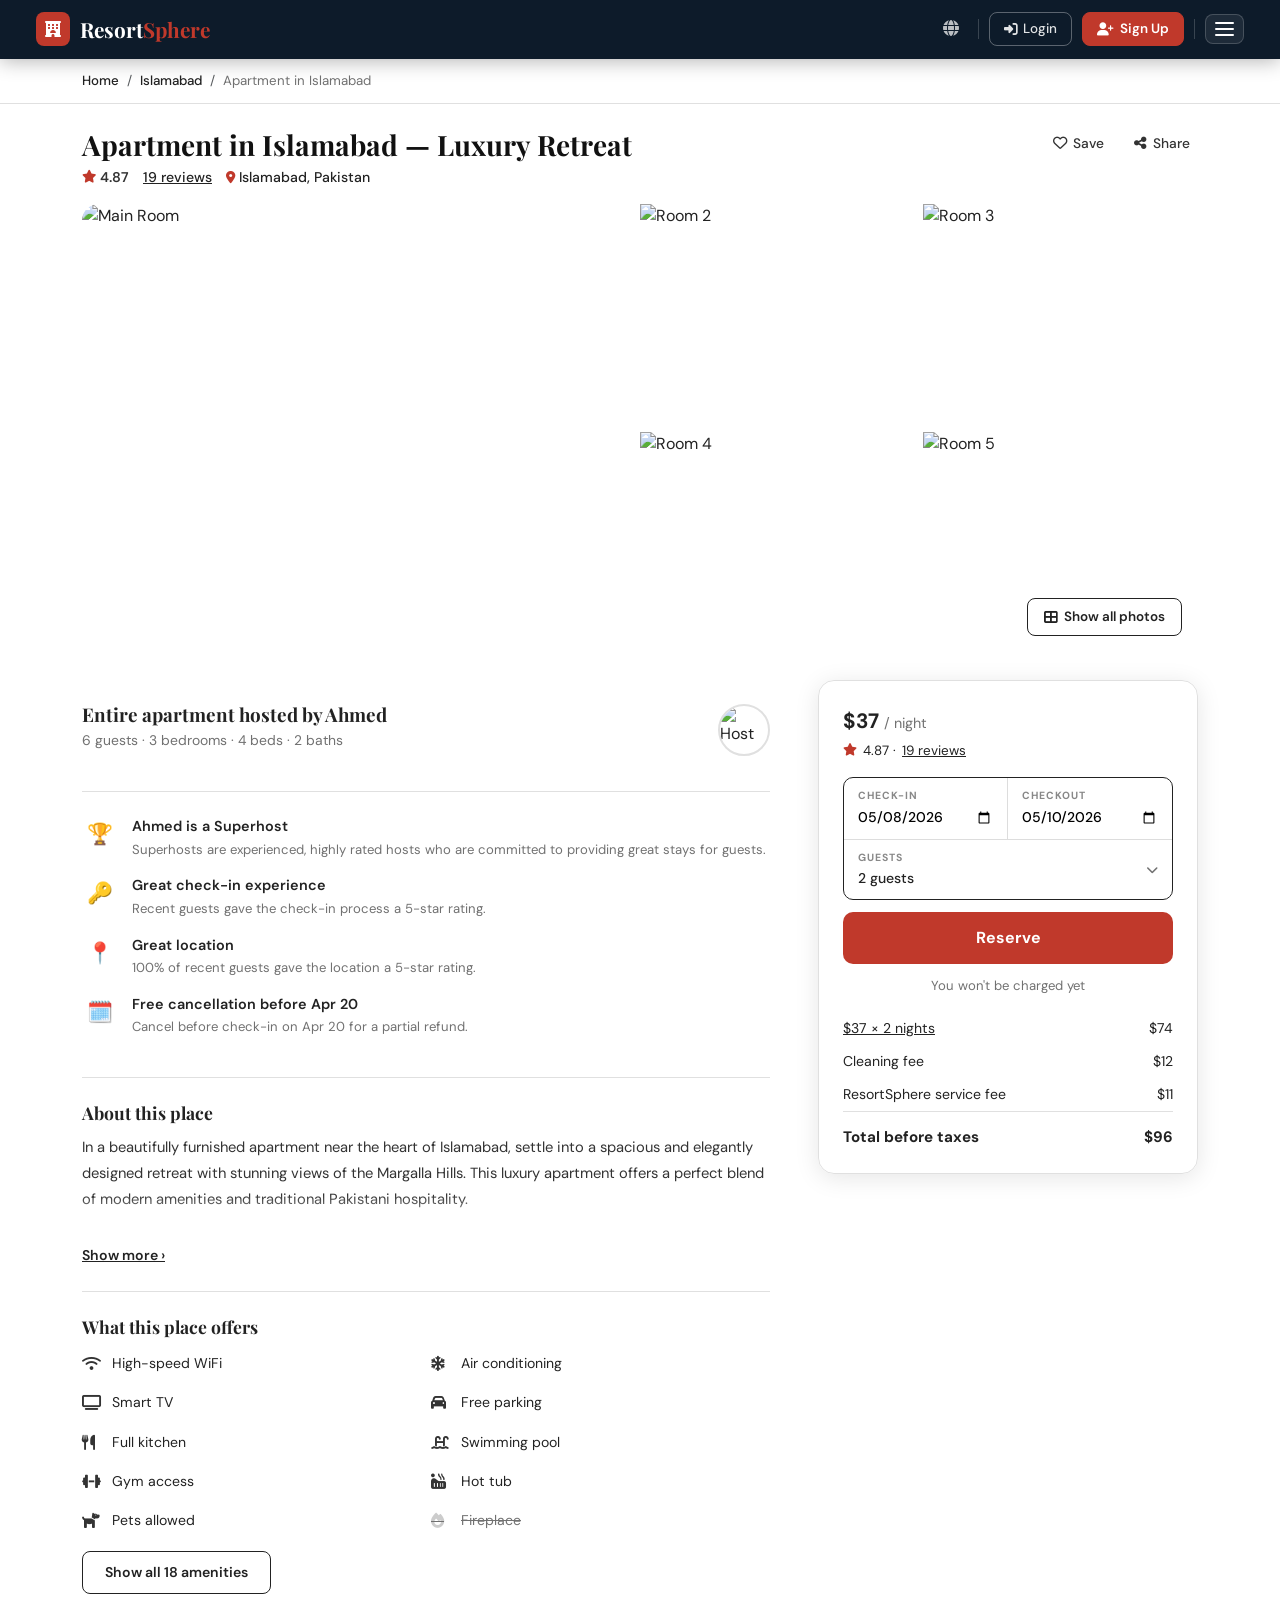
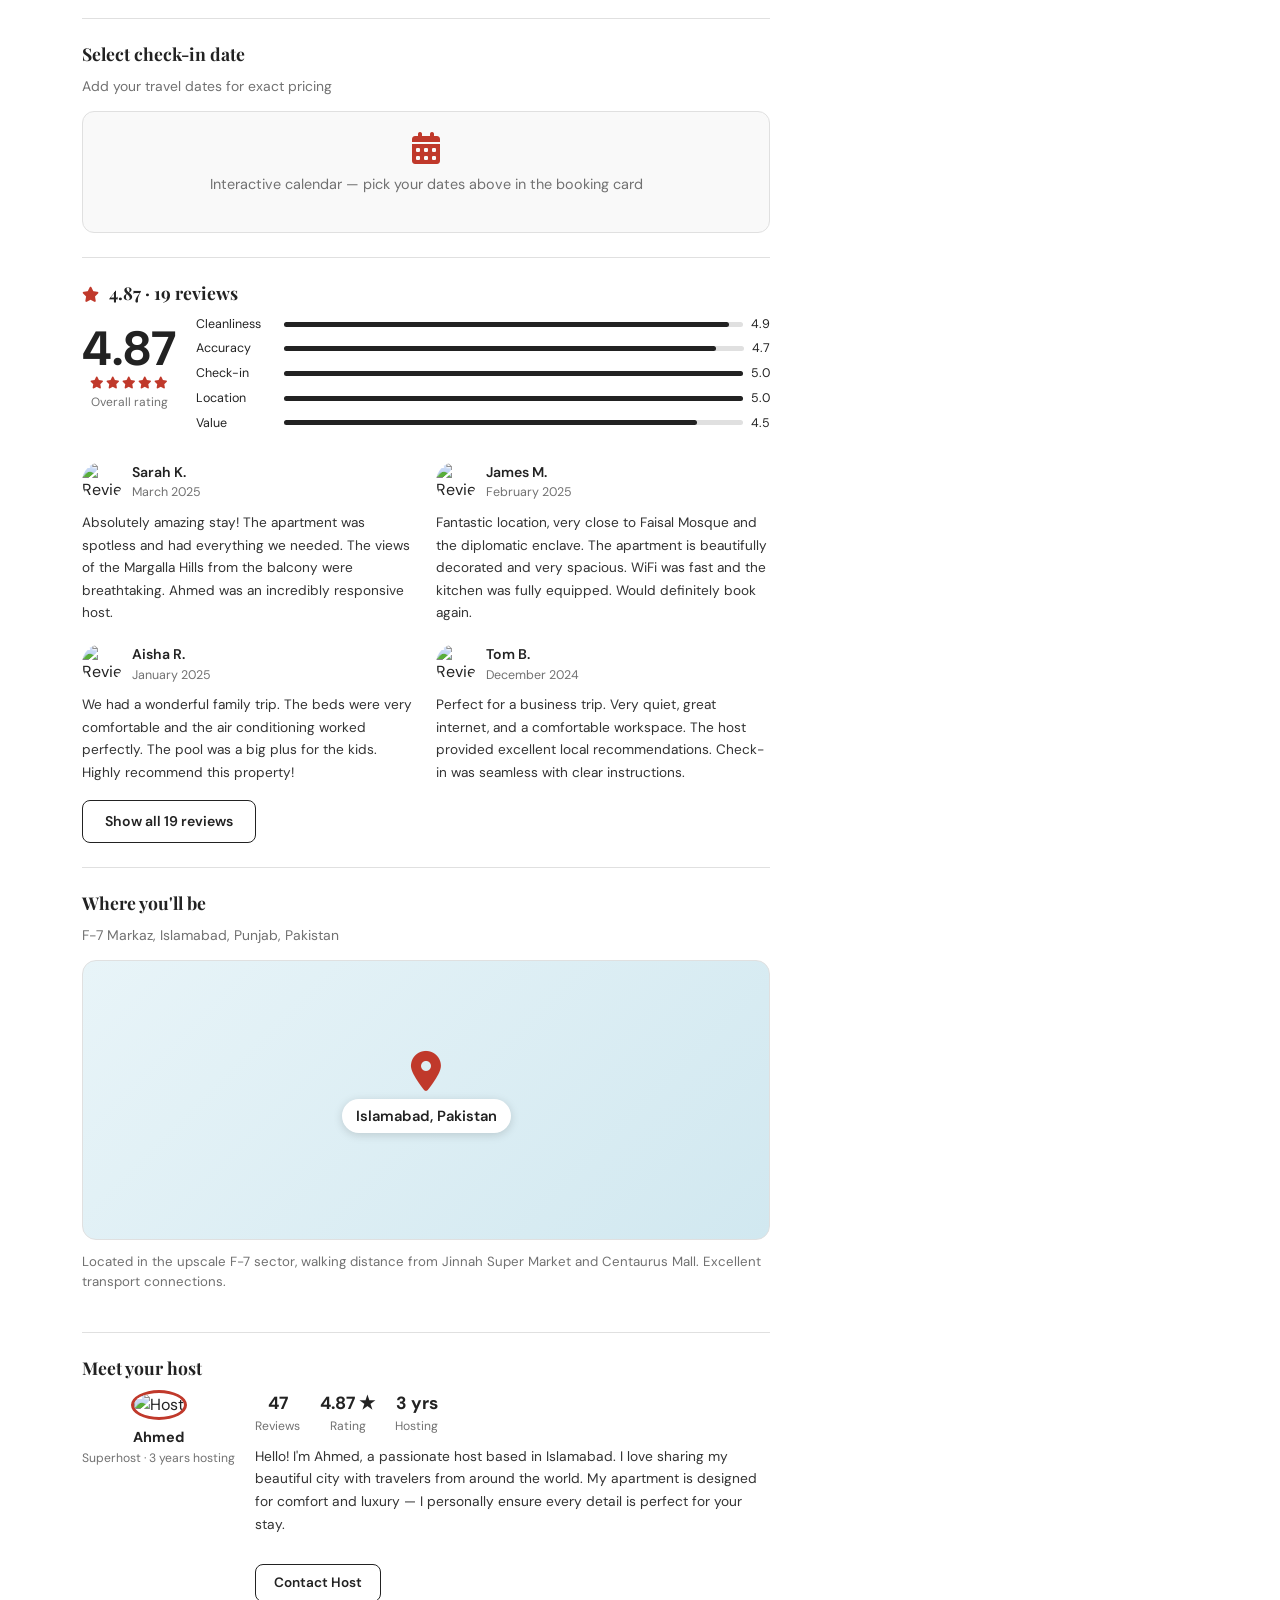
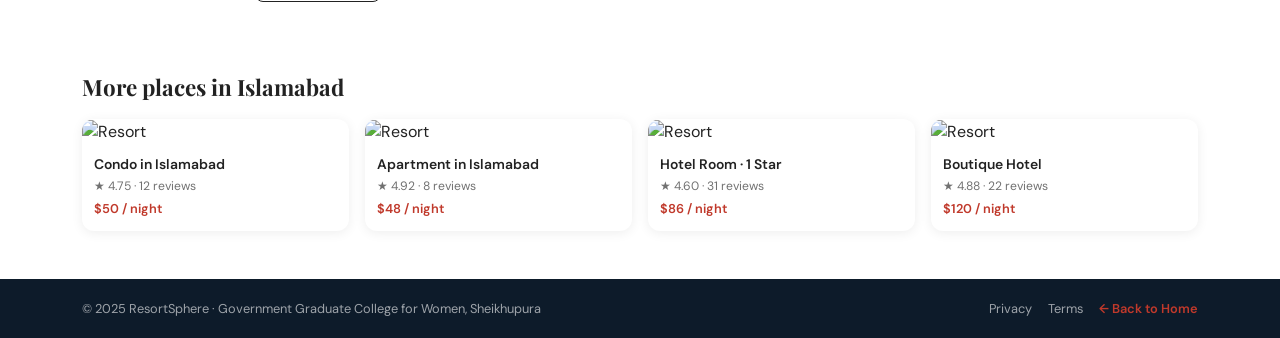
==== page2.html @ da4f6120 "client index page" ====
<!DOCTYPE html>
<html lang="en">
<head>
  <meta charset="UTF-8"/>
  <meta name="viewport" content="width=device-width, initial-scale=1.0"/>
  <title>Resort Detail — ResortSphere</title>
  <link href="https://cdn.jsdelivr.net/npm/bootstrap@5.3.2/dist/css/bootstrap.min.css" rel="stylesheet"/>
  <link href="https://fonts.googleapis.com/css2?family=Playfair+Display:wght@400;600;700&family=DM+Sans:wght@300;400;500;600&display=swap" rel="stylesheet"/>
  <link href="https://cdnjs.cloudflare.com/ajax/libs/font-awesome/6.4.0/css/all.min.css" rel="stylesheet"/>
  <style>
    :root {
      --crimson: #c0392b;
      --crimson-dark: #96281b;
      --navy: #0d1b2a;
      --gold: #c9a84c;
      --light: #f7f4ef;
      --muted: #717171;
      --border: #e0e0e0;
    }

    * { margin: 0; padding: 0; box-sizing: border-box; }
    body { font-family: 'DM Sans', sans-serif; background: #fff; color: #222; }
    a { text-decoration: none; }

    /* ====== NAVBAR ====== */
    .navbar-custom {
      background: var(--navy); padding: 0.65rem 1.5rem;
      position: sticky; top: 0; z-index: 900;
      box-shadow: 0 2px 20px rgba(0,0,0,0.3);
    }
    .navbar-brand-custom { display:flex; align-items:center; gap:10px; text-decoration:none; }
    .brand-logo { width:34px; height:34px; background:var(--crimson); border-radius:8px; display:flex; align-items:center; justify-content:center; font-size:16px; color:white; }
    .brand-name { font-family:'Playfair Display',serif; font-size:1.3rem; font-weight:700; color:white; }
    .brand-name span { color:var(--crimson); }
    .nav-right { display:flex; align-items:center; gap:10px; }
    .nav-globe { background:none; border:none; color:rgba(255,255,255,0.72); font-size:1rem; cursor:pointer; padding:7px 9px; border-radius:7px; transition:all 0.2s; }
    .nav-globe:hover { background:rgba(255,255,255,0.1); color:white; }
    .nav-divider { width:1px; height:20px; background:rgba(255,255,255,0.18); flex-shrink:0; }
    .btn-login { background:transparent; border:1.5px solid rgba(255,255,255,0.32); color:rgba(255,255,255,0.88); font-family:'DM Sans',sans-serif; font-size:0.84rem; font-weight:500; padding:6px 14px; border-radius:8px; text-decoration:none; display:inline-flex; align-items:center; gap:6px; transition:all 0.25s ease; }
    .btn-login:hover { border-color:rgba(255,255,255,0.72); color:white; background:rgba(255,255,255,0.1); transform:translateY(-2px); }
    .btn-signup { background:var(--crimson); border:1.5px solid var(--crimson); color:white; font-family:'DM Sans',sans-serif; font-size:0.84rem; font-weight:600; padding:6px 14px; border-radius:8px; text-decoration:none; display:inline-flex; align-items:center; gap:6px; transition:all 0.25s ease; }
    .btn-signup:hover { background:var(--crimson-dark); color:white; transform:translateY(-2px); box-shadow:0 5px 18px rgba(192,57,43,0.45); }
    .hamburger-btn { background:rgba(255,255,255,0.07); border:1.5px solid rgba(255,255,255,0.18); cursor:pointer; display:flex; flex-direction:column; gap:4px; padding:7px 9px; border-radius:8px; transition:all 0.22s; }
    .hamburger-btn:hover { background:rgba(255,255,255,0.13); border-color:rgba(255,255,255,0.4); }
    .hamburger-btn span { display:block; width:19px; height:2px; background:white; border-radius:2px; transition:all 0.3s; }

    /* ====== BREADCRUMB ====== */
    .breadcrumb-wrap { padding: 12px 0; border-bottom: 1px solid var(--border); background: #fff; }
    .breadcrumb-item { font-size: 0.83rem; color: var(--muted); }
    .breadcrumb-item a { color: #222; font-weight: 500; }
    .breadcrumb-item a:hover { text-decoration: underline; }
    .breadcrumb-item.active { color: var(--muted); }

    /* ====== TITLE ROW ====== */
    .resort-title { font-family:'Playfair Display',serif; font-size:1.75rem; font-weight:700; color:#111; margin-bottom:6px; }
    .title-meta { display:flex; align-items:center; flex-wrap:wrap; gap:14px; font-size:0.88rem; color:#333; }
    .title-meta .rating { display:flex; align-items:center; gap:4px; font-weight:600; }
    .title-meta .rating i { color:var(--crimson); font-size:0.8rem; }
    .title-meta .reviews-link { color:#222; font-weight:500; text-decoration:underline; cursor:pointer; }
    .title-meta .location-link { color:#222; font-weight:500; display:flex; align-items:center; gap:4px; }
    .action-btns { display:flex; align-items:center; gap:14px; }
    .action-btn { background:none; border:none; cursor:pointer; display:flex; align-items:center; gap:6px; font-size:0.86rem; font-weight:500; color:#333; padding:5px 8px; border-radius:6px; transition:all 0.2s; }
    .action-btn:hover { background:#f5f5f5; }
    .action-btn i { font-size:0.9rem; }

    /* ====== PHOTO GRID ====== */
    .photo-grid { position:relative; border-radius:16px; overflow:hidden; cursor:pointer; margin-bottom:28px; }
    .photo-grid-inner { display:grid; grid-template-columns:2fr 1fr 1fr; grid-template-rows:220px 220px; gap:8px; }
    .photo-grid-inner img { width:100%; height:100%; object-fit:cover; transition:filter 0.2s; }
    .photo-grid-inner img:hover { filter:brightness(0.88); }
    .photo-main { grid-row:1 / 3; border-radius:16px 0 0 16px; }
    .photo-tr { border-radius:0 16px 0 0; }
    .photo-br { border-radius:0 0 16px 0; }
    .show-all-btn {
      position:absolute; bottom:16px; right:16px;
      background:white; border:1.5px solid #222;
      color:#222; font-size:0.84rem; font-weight:600;
      padding:8px 16px; border-radius:8px;
      cursor:pointer; display:flex; align-items:center; gap:7px;
      transition:all 0.2s; z-index:5;
    }
    .show-all-btn:hover { background:#f7f7f7; }

    /* ====== LAYOUT: LEFT content + RIGHT booking card ====== */
    .detail-layout { display:grid; grid-template-columns:1fr 380px; gap:48px; align-items:start; }

    /* ====== LEFT COLUMN ====== */
    .host-row { display:flex; justify-content:space-between; align-items:flex-start; padding:24px 0; border-bottom:1px solid var(--border); }
    .host-info h2 { font-family:'Playfair Display',serif; font-size:1.18rem; font-weight:700; margin-bottom:3px; }
    .host-info p { font-size:0.87rem; color:var(--muted); }
    .host-avatar { width:52px; height:52px; border-radius:50%; object-fit:cover; border:2px solid var(--border); }

    .section-block { padding:24px 0; border-bottom:1px solid var(--border); }
    .section-block:last-child { border-bottom:none; }
    .section-block h3 { font-family:'Playfair Display',serif; font-size:1.1rem; font-weight:700; margin-bottom:12px; }

    /* Highlights */
    .highlight-item { display:flex; align-items:flex-start; gap:14px; margin-bottom:16px; }
    .highlight-icon { width:36px; flex-shrink:0; display:flex; align-items:center; justify-content:center; font-size:1.3rem; padding-top:2px; }
    .highlight-title { font-weight:600; font-size:0.9rem; margin-bottom:2px; }
    .highlight-desc { font-size:0.82rem; color:var(--muted); }

    /* Description */
    .desc-text { font-size:0.92rem; line-height:1.75; color:#333; }
    .desc-text.collapsed { max-height:100px; overflow:hidden; position:relative; }
    .desc-text.collapsed::after { content:''; position:absolute; bottom:0; left:0; right:0; height:40px; background:linear-gradient(transparent,white); }
    .show-more-btn { background:none; border:none; color:#222; font-weight:600; font-size:0.88rem; text-decoration:underline; cursor:pointer; margin-top:10px; padding:0; }

    /* Amenities */
    .amenities-grid { display:grid; grid-template-columns:1fr 1fr; gap:10px; }
    .amenity-item { display:flex; align-items:center; gap:10px; font-size:0.88rem; padding:4px 0; }
    .amenity-item i { width:20px; color:#333; font-size:0.95rem; }
    .amenity-item.unavailable { color:var(--muted); text-decoration:line-through; }
    .amenity-item.unavailable i { color:#ccc; }
    .show-amenities-btn { margin-top:16px; background:white; border:1.5px solid #222; color:#222; font-size:0.88rem; font-weight:600; padding:10px 22px; border-radius:8px; cursor:pointer; transition:all 0.2s; }
    .show-amenities-btn:hover { background:#f5f5f5; }

    /* ====== BOOKING CARD ====== */
    .booking-card {
      border:1px solid var(--border);
      border-radius:16px;
      padding:24px;
      box-shadow:0 4px 24px rgba(0,0,0,0.1);
      position:sticky; top:84px;
    }
    .booking-price { font-size:1.3rem; font-weight:700; margin-bottom:4px; }
    .booking-price span { font-size:0.9rem; font-weight:400; color:var(--muted); }
    .booking-rating { display:flex; align-items:center; gap:6px; font-size:0.84rem; margin-bottom:16px; }
    .booking-rating i { color:var(--crimson); font-size:0.78rem; }

    .date-guest-box { border:1.5px solid #222; border-radius:10px; overflow:hidden; margin-bottom:12px; }
    .date-row { display:grid; grid-template-columns:1fr 1fr; }
    .date-field { padding:10px 14px; cursor:pointer; transition:background 0.15s; }
    .date-field:first-child { border-right:1px solid #ddd; }
    .date-field:hover { background:#fafafa; }
    .date-field label { display:block; font-size:0.65rem; font-weight:700; letter-spacing:1px; text-transform:uppercase; color:#888; cursor:pointer; margin-bottom:2px; }
    .date-field input { border:none; outline:none; font-size:0.88rem; font-weight:500; background:none; width:100%; cursor:pointer; }
    .guest-field { padding:10px 14px; border-top:1px solid #ddd; cursor:pointer; display:flex; justify-content:space-between; align-items:center; transition:background 0.15s; }
    .guest-field:hover { background:#fafafa; }
    .guest-field label { display:block; font-size:0.65rem; font-weight:700; letter-spacing:1px; text-transform:uppercase; color:#888; cursor:pointer; margin-bottom:2px; }
    .guest-field-val { font-size:0.88rem; font-weight:500; }

    .book-btn {
      width:100%; background:var(--crimson); color:white;
      border:none; border-radius:10px;
      padding:14px; font-size:1rem; font-weight:700;
      cursor:pointer; transition:all 0.25s;
      margin-bottom:12px;
      font-family:'DM Sans',sans-serif;
    }
    .book-btn:hover { background:var(--crimson-dark); box-shadow:0 5px 18px rgba(192,57,43,0.4); }

    .no-charge-note { text-align:center; font-size:0.82rem; color:var(--muted); margin-bottom:16px; }

    .price-breakdown { font-size:0.88rem; }
    .price-row { display:flex; justify-content:space-between; padding:6px 0; }
    .price-row.underline-link span:first-child { text-decoration:underline; cursor:pointer; }
    .price-total { display:flex; justify-content:space-between; padding:14px 0 0; border-top:1px solid var(--border); font-weight:700; font-size:0.95rem; }

    /* ====== REVIEWS ====== */
    .reviews-summary { display:flex; align-items:center; gap:20px; margin-bottom:24px; flex-wrap:wrap; }
    .overall-score { text-align:center; }
    .overall-score .big-num { font-size:3rem; font-weight:700; line-height:1; }
    .overall-score p { font-size:0.75rem; color:var(--muted); }
    .rating-bars { flex:1; min-width:160px; }
    .rating-bar-row { display:flex; align-items:center; gap:8px; margin-bottom:6px; font-size:0.78rem; }
    .rating-bar-row span:first-child { width:80px; flex-shrink:0; }
    .bar-outer { flex:1; height:5px; background:#e0e0e0; border-radius:3px; }
    .bar-inner { height:100%; background:#222; border-radius:3px; }
    .review-categories { display:grid; grid-template-columns:1fr 1fr; gap:10px; }
    .review-cat { display:flex; justify-content:space-between; font-size:0.84rem; padding:8px 0; border-bottom:1px solid #f0f0f0; }
    .review-cat:last-child, .review-cat:nth-last-child(2) { border-bottom:none; }

    .review-cards { display:grid; grid-template-columns:1fr 1fr; gap:20px; margin-top:24px; }
    .review-card { padding:0; }
    .reviewer-row { display:flex; align-items:center; gap:10px; margin-bottom:10px; }
    .reviewer-avatar { width:40px; height:40px; border-radius:50%; object-fit:cover; }
    .reviewer-name { font-weight:600; font-size:0.88rem; }
    .reviewer-date { font-size:0.78rem; color:var(--muted); }
    .review-text { font-size:0.85rem; line-height:1.65; color:#333; }

    /* ====== MAP SECTION ====== */
    .map-placeholder {
      width:100%; height:280px; border-radius:14px; overflow:hidden;
      background:linear-gradient(135deg,#e8f4f8,#d1e8f0);
      display:flex; flex-direction:column; align-items:center; justify-content:center;
      border:1px solid var(--border); position:relative;
    }
    .map-placeholder::before {
      content:''; position:absolute; inset:0;
      background:url('https://images.unsplash.com/photo-1524661135-423995f22d0b?w=800&q=60') center/cover;
      opacity:0.35;
    }
    .map-marker { position:relative; z-index:2; text-align:center; }
    .map-marker i { font-size:2.5rem; color:var(--crimson); margin-bottom:8px; }
    .map-marker p { font-weight:600; font-size:0.92rem; background:white; padding:6px 14px; border-radius:20px; box-shadow:0 2px 10px rgba(0,0,0,0.15); }

    /* ====== SIMILAR LISTINGS ====== */
    .similar-card { border:none; border-radius:12px; overflow:hidden; background:white; box-shadow:0 2px 12px rgba(0,0,0,0.07); transition:transform 0.25s,box-shadow 0.25s; cursor:pointer; }
    .similar-card:hover { transform:translateY(-4px); box-shadow:0 10px 28px rgba(0,0,0,0.12); }
    .similar-card img { width:100%; height:155px; object-fit:cover; }
    .similar-card .info { padding:10px 12px 13px; }
    .similar-card .s-title { font-weight:600; font-size:0.87rem; margin-bottom:2px; white-space:nowrap; overflow:hidden; text-overflow:ellipsis; }
    .similar-card .s-sub { font-size:0.76rem; color:var(--muted); margin-bottom:4px; }
    .similar-card .s-price { font-size:0.8rem; color:var(--crimson); font-weight:600; }

    /* ====== PHOTO LIGHTBOX ====== */
    .lightbox-overlay {
      display:none; position:fixed; inset:0;
      background:rgba(0,0,0,0.95); z-index:2000;
      flex-direction:column; align-items:center; justify-content:center;
    }
    .lightbox-overlay.open { display:flex; }
    .lightbox-close { position:absolute; top:18px; right:20px; background:none; border:none; color:white; font-size:1.4rem; cursor:pointer; z-index:10; }
    .lightbox-img { max-width:88vw; max-height:80vh; border-radius:10px; object-fit:contain; }
    .lightbox-nav { display:flex; align-items:center; gap:24px; margin-top:16px; }
    .lightbox-nav button { background:rgba(255,255,255,0.15); border:none; color:white; width:44px; height:44px; border-radius:50%; font-size:1rem; cursor:pointer; transition:background 0.2s; }
    .lightbox-nav button:hover { background:rgba(255,255,255,0.28); }
    .lightbox-counter { color:rgba(255,255,255,0.75); font-size:0.88rem; min-width:60px; text-align:center; }
    .lightbox-thumbs { display:flex; gap:8px; margin-top:14px; overflow-x:auto; padding:4px 0; max-width:90vw; }
    .lightbox-thumbs img { width:60px; height:45px; object-fit:cover; border-radius:6px; cursor:pointer; opacity:0.55; border:2px solid transparent; transition:all 0.2s; flex-shrink:0; }
    .lightbox-thumbs img.active { opacity:1; border-color:white; }

    /* ====== GUEST COUNTER ====== */
    .guest-dropdown {
      position:absolute; background:white; border-radius:12px;
      box-shadow:0 8px 30px rgba(0,0,0,0.16); padding:16px 20px;
      width:280px; z-index:200; display:none;
      border:1px solid var(--border);
    }
    .guest-dropdown.open { display:block; }
    .guest-row { display:flex; justify-content:space-between; align-items:center; padding:10px 0; border-bottom:1px solid #f5f5f5; }
    .guest-row:last-child { border-bottom:none; }
    .guest-type { font-size:0.88rem; font-weight:500; }
    .guest-sub { font-size:0.76rem; color:var(--muted); }
    .counter-btns { display:flex; align-items:center; gap:12px; }
    .counter-btn { width:28px; height:28px; border-radius:50%; border:1.5px solid #ccc; background:none; cursor:pointer; font-size:1rem; display:flex; align-items:center; justify-content:center; transition:all 0.15s; }
    .counter-btn:hover:not(:disabled) { border-color:#222; }
    .counter-btn:disabled { opacity:0.3; cursor:default; }
    .counter-val { font-size:0.9rem; font-weight:500; min-width:16px; text-align:center; }

    /* ====== RESPONSIVE ====== */
    @media (max-width: 992px) {
      .detail-layout { grid-template-columns:1fr; gap:32px; }
      .booking-card { position:static; }
      .photo-grid-inner { grid-template-columns:1fr 1fr; grid-template-rows:200px 200px; }
      .photo-main { grid-row:1/2; border-radius:16px 0 0 0; }
      .photo-tr { border-radius:0 16px 0 0; }
      .photo-ml { display:none; }
      .photo-mr { display:none; }
      .photo-br { border-radius:0 0 16px 16px; }
      .review-cards { grid-template-columns:1fr; }
    }

    @media (max-width: 768px) {
      .resort-title { font-size:1.35rem; }
      .photo-grid-inner { grid-template-columns:1fr 1fr; grid-template-rows:170px 170px; gap:5px; }
      .review-categories { grid-template-columns:1fr; }
      .amenities-grid { grid-template-columns:1fr; }
      .title-meta { gap:8px; font-size:0.83rem; }
      .booking-card { padding:18px; }
    }

    @media (max-width: 576px) {
      .photo-grid-inner { grid-template-columns:1fr; grid-template-rows:220px 130px 130px; }
      .photo-main { border-radius:16px 16px 0 0; grid-row:1/2; }
      .photo-tr { border-radius:0; }
      .photo-br { border-radius:0 0 16px 16px; }
      .photo-ml, .photo-mr { display:none; }
      .resort-title { font-size:1.2rem; }
      .action-btns { gap:6px; }
      .reviews-summary { flex-direction:column; gap:14px; }
      .review-cards { grid-template-columns:1fr; }
      .navbar-custom { padding:0.55rem 0.9rem; }
      .brand-name { font-size:1rem; }
      .btn-login span, .btn-signup span { display:none; }
      .btn-login, .btn-signup { padding:6px 10px; }
    }
  </style>
</head>
<body>

<!-- ====== LIGHTBOX ====== -->
<div class="lightbox-overlay" id="lightbox">
  <button class="lightbox-close" onclick="closeLightbox()"><i class="fas fa-times"></i></button>
  <img class="lightbox-img" id="lightboxImg" src="" alt=""/>
  <div class="lightbox-nav">
    <button onclick="lightboxPrev()"><i class="fas fa-chevron-left"></i></button>
    <span class="lightbox-counter" id="lightboxCounter">1 / 5</span>
    <button onclick="lightboxNext()"><i class="fas fa-chevron-right"></i></button>
  </div>
  <div class="lightbox-thumbs" id="lightboxThumbs"></div>
</div>

<!-- ====== NAVBAR ====== -->
<nav class="navbar-custom">
  <div class="container-fluid d-flex align-items-center justify-content-between">
    <a href="resortsphere.html" class="navbar-brand-custom">
      <div class="brand-logo"><i class="fas fa-hotel"></i></div>
      <span class="brand-name">Resort<span>Sphere</span></span>
    </a>
    <div class="nav-right">
      <button class="nav-globe" title="Language"><i class="fas fa-globe"></i></button>
      <div class="nav-divider"></div>
      <a href="#" class="btn-login"><i class="fas fa-sign-in-alt"></i><span>Login</span></a>
      <a href="#" class="btn-signup"><i class="fas fa-user-plus"></i><span>Sign Up</span></a>
      <div class="nav-divider"></div>
      <button class="hamburger-btn" title="Menu">
        <span></span><span></span><span></span>
      </button>
    </div>
  </div>
</nav>

<!-- ====== BREADCRUMB ====== -->
<div class="breadcrumb-wrap">
  <div class="container">
    <nav aria-label="breadcrumb">
      <ol class="breadcrumb mb-0">
        <li class="breadcrumb-item"><a href="resortsphere.html">Home</a></li>
        <li class="breadcrumb-item"><a href="#">Islamabad</a></li>
        <li class="breadcrumb-item active">Apartment in Islamabad</li>
      </ol>
    </nav>
  </div>
</div>

<!-- ====== MAIN CONTENT ====== -->
<div class="container mt-4">

  <!-- Title Row -->
  <div class="d-flex justify-content-between align-items-start flex-wrap gap-3 mb-3">
    <div>
      <h1 class="resort-title">Apartment in Islamabad — Luxury Retreat</h1>
      <div class="title-meta">
        <div class="rating">
          <i class="fas fa-star"></i> 4.87
        </div>
        <span class="reviews-link" onclick="document.getElementById('reviews').scrollIntoView({behavior:'smooth'})">19 reviews</span>
        <span class="location-link"><i class="fas fa-map-marker-alt" style="color:var(--crimson);font-size:0.78rem;"></i> Islamabad, Pakistan</span>
      </div>
    </div>
    <div class="action-btns">
      <button class="action-btn" onclick="this.querySelector('i').classList.toggle('fas'); this.querySelector('i').classList.toggle('far');">
        <i class="far fa-heart"></i> Save
      </button>
      <button class="action-btn">
        <i class="fas fa-share-alt"></i> Share
      </button>
    </div>
  </div>

  <!-- Photo Grid -->
  <div class="photo-grid" onclick="openLightbox(0)">
    <div class="photo-grid-inner">
      <img class="photo-main" src="https://images.unsplash.com/photo-1566073771259-6a8506099945?w=900&q=85" alt="Main Room"/>
      <img class="photo-tr" src="https://images.unsplash.com/photo-1582719478250-c89cae4dc85b?w=500&q=80" alt="Room 2" onclick="event.stopPropagation();openLightbox(1)"/>
      <img class="photo-ml" src="https://images.unsplash.com/photo-1520250497591-112f2f40a3f4?w=500&q=80" alt="Room 3" onclick="event.stopPropagation();openLightbox(2)"/>
      <img class="photo-mr" src="https://images.unsplash.com/photo-1571003123894-1f0594d2b5d9?w=500&q=80" alt="Room 4" onclick="event.stopPropagation();openLightbox(3)"/>
      <img class="photo-br" src="https://images.unsplash.com/photo-1551882547-ff40c63fe5fa?w=500&q=80" alt="Room 5" onclick="event.stopPropagation();openLightbox(4)"/>
    </div>
    <button class="show-all-btn" onclick="event.stopPropagation();openLightbox(0)">
      <i class="fas fa-th-large"></i> Show all photos
    </button>
  </div>

  <!-- Detail Layout -->
  <div class="detail-layout">

    <!-- LEFT COLUMN -->
    <div>
      <!-- Host Info -->
      <div class="host-row">
        <div class="host-info">
          <h2>Entire apartment hosted by Ahmed</h2>
          <p>6 guests · 3 bedrooms · 4 beds · 2 baths</p>
        </div>
        <img class="host-avatar" src="https://images.unsplash.com/photo-1507003211169-0a1dd7228f2d?w=100&q=80" alt="Host"/>
      </div>

      <!-- Highlights -->
      <div class="section-block">
        <div class="highlight-item">
          <div class="highlight-icon">🏆</div>
          <div>
            <div class="highlight-title">Ahmed is a Superhost</div>
            <div class="highlight-desc">Superhosts are experienced, highly rated hosts who are committed to providing great stays for guests.</div>
          </div>
        </div>
        <div class="highlight-item">
          <div class="highlight-icon">🔑</div>
          <div>
            <div class="highlight-title">Great check-in experience</div>
            <div class="highlight-desc">Recent guests gave the check-in process a 5-star rating.</div>
          </div>
        </div>
        <div class="highlight-item">
          <div class="highlight-icon">📍</div>
          <div>
            <div class="highlight-title">Great location</div>
            <div class="highlight-desc">100% of recent guests gave the location a 5-star rating.</div>
          </div>
        </div>
        <div class="highlight-item">
          <div class="highlight-icon">🗓️</div>
          <div>
            <div class="highlight-title">Free cancellation before Apr 20</div>
            <div class="highlight-desc">Cancel before check-in on Apr 20 for a partial refund.</div>
          </div>
        </div>
      </div>

      <!-- Description -->
      <div class="section-block">
        <h3>About this place</h3>
        <div class="desc-text collapsed" id="descText">
          In a beautifully furnished apartment near the heart of Islamabad, settle into a spacious and elegantly designed retreat with stunning views of the Margalla Hills. This luxury apartment offers a perfect blend of modern amenities and traditional Pakistani hospitality.<br/><br/>
          The apartment features three spacious bedrooms, a fully equipped kitchen, a comfortable living area, and a private balcony. The master bedroom has a king-size bed with premium linens and an attached bathroom. Each room is air-conditioned and has high-speed WiFi throughout.<br/><br/>
          Whether you are here for business or leisure, you will find everything you need to make your stay comfortable and memorable. Nearby attractions include Faisal Mosque, Daman-e-Koh viewpoint, and the famous Centaurus Mall — all within a 15-minute drive.
        </div>
        <button class="show-more-btn" id="showMoreBtn" onclick="toggleDesc()">Show more ›</button>
      </div>

      <!-- Amenities -->
      <div class="section-block">
        <h3>What this place offers</h3>
        <div class="amenities-grid">
          <div class="amenity-item"><i class="fas fa-wifi"></i> High-speed WiFi</div>
          <div class="amenity-item"><i class="fas fa-snowflake"></i> Air conditioning</div>
          <div class="amenity-item"><i class="fas fa-tv"></i> Smart TV</div>
          <div class="amenity-item"><i class="fas fa-car"></i> Free parking</div>
          <div class="amenity-item"><i class="fas fa-utensils"></i> Full kitchen</div>
          <div class="amenity-item"><i class="fas fa-swimming-pool"></i> Swimming pool</div>
          <div class="amenity-item"><i class="fas fa-dumbbell"></i> Gym access</div>
          <div class="amenity-item"><i class="fas fa-hot-tub"></i> Hot tub</div>
          <div class="amenity-item"><i class="fas fa-dog"></i> Pets allowed</div>
          <div class="amenity-item unavailable"><i class="fas fa-fire"></i> Fireplace</div>
        </div>
        <button class="show-amenities-btn">Show all 18 amenities</button>
      </div>

      <!-- Calendar placeholder -->
      <div class="section-block">
        <h3>Select check-in date</h3>
        <p style="font-size:0.87rem;color:var(--muted);margin-bottom:14px;">Add your travel dates for exact pricing</p>
        <div style="background:#f9f9f9;border-radius:12px;padding:20px;text-align:center;border:1px solid var(--border);">
          <i class="fas fa-calendar-alt" style="font-size:2rem;color:var(--crimson);margin-bottom:10px;display:block;"></i>
          <p style="font-size:0.9rem;color:var(--muted);">Interactive calendar — pick your dates above in the booking card</p>
        </div>
      </div>

      <!-- Reviews -->
      <div class="section-block" id="reviews">
        <h3><i class="fas fa-star" style="color:var(--crimson);font-size:0.95rem;margin-right:6px;"></i> 4.87 · 19 reviews</h3>
        <div class="reviews-summary">
          <div class="overall-score">
            <div class="big-num">4.87</div>
            <div style="display:flex;gap:2px;justify-content:center;margin:4px 0;">
              <i class="fas fa-star" style="color:var(--crimson);font-size:0.75rem;"></i>
              <i class="fas fa-star" style="color:var(--crimson);font-size:0.75rem;"></i>
              <i class="fas fa-star" style="color:var(--crimson);font-size:0.75rem;"></i>
              <i class="fas fa-star" style="color:var(--crimson);font-size:0.75rem;"></i>
              <i class="fas fa-star" style="color:var(--crimson);font-size:0.75rem;"></i>
            </div>
            <p>Overall rating</p>
          </div>
          <div class="rating-bars">
            <div class="rating-bar-row"><span>Cleanliness</span><div class="bar-outer"><div class="bar-inner" style="width:97%;"></div></div><span>4.9</span></div>
            <div class="rating-bar-row"><span>Accuracy</span><div class="bar-outer"><div class="bar-inner" style="width:94%;"></div></div><span>4.7</span></div>
            <div class="rating-bar-row"><span>Check-in</span><div class="bar-outer"><div class="bar-inner" style="width:100%;"></div></div><span>5.0</span></div>
            <div class="rating-bar-row"><span>Location</span><div class="bar-outer"><div class="bar-inner" style="width:100%;"></div></div><span>5.0</span></div>
            <div class="rating-bar-row"><span>Value</span><div class="bar-outer"><div class="bar-inner" style="width:90%;"></div></div><span>4.5</span></div>
          </div>
        </div>

        <!-- Review Cards -->
        <div class="review-cards">
          <div class="review-card">
            <div class="reviewer-row">
              <img class="reviewer-avatar" src="https://images.unsplash.com/photo-1494790108377-be9c29b29330?w=80&q=80" alt="Reviewer"/>
              <div><div class="reviewer-name">Sarah K.</div><div class="reviewer-date">March 2025</div></div>
            </div>
            <div class="review-text">Absolutely amazing stay! The apartment was spotless and had everything we needed. The views of the Margalla Hills from the balcony were breathtaking. Ahmed was an incredibly responsive host.</div>
          </div>
          <div class="review-card">
            <div class="reviewer-row">
              <img class="reviewer-avatar" src="https://images.unsplash.com/photo-1500648767791-00dcc994a43e?w=80&q=80" alt="Reviewer"/>
              <div><div class="reviewer-name">James M.</div><div class="reviewer-date">February 2025</div></div>
            </div>
            <div class="review-text">Fantastic location, very close to Faisal Mosque and the diplomatic enclave. The apartment is beautifully decorated and very spacious. WiFi was fast and the kitchen was fully equipped. Would definitely book again.</div>
          </div>
          <div class="review-card">
            <div class="reviewer-row">
              <img class="reviewer-avatar" src="https://images.unsplash.com/photo-1438761681033-6461ffad8d80?w=80&q=80" alt="Reviewer"/>
              <div><div class="reviewer-name">Aisha R.</div><div class="reviewer-date">January 2025</div></div>
            </div>
            <div class="review-text">We had a wonderful family trip. The beds were very comfortable and the air conditioning worked perfectly. The pool was a big plus for the kids. Highly recommend this property!</div>
          </div>
          <div class="review-card">
            <div class="reviewer-row">
              <img class="reviewer-avatar" src="https://images.unsplash.com/photo-1472099645785-5658abf4ff4e?w=80&q=80" alt="Reviewer"/>
              <div><div class="reviewer-name">Tom B.</div><div class="reviewer-date">December 2024</div></div>
            </div>
            <div class="review-text">Perfect for a business trip. Very quiet, great internet, and a comfortable workspace. The host provided excellent local recommendations. Check-in was seamless with clear instructions.</div>
          </div>
        </div>

        <button class="show-amenities-btn mt-3">Show all 19 reviews</button>
      </div>

      <!-- Map -->
      <div class="section-block">
        <h3>Where you'll be</h3>
        <p style="font-size:0.87rem;color:var(--muted);margin-bottom:14px;">F-7 Markaz, Islamabad, Punjab, Pakistan</p>
        <div class="map-placeholder">
          <div class="map-marker">
            <i class="fas fa-map-marker-alt"></i>
            <p>Islamabad, Pakistan</p>
          </div>
        </div>
        <p style="font-size:0.83rem;color:var(--muted);margin-top:12px;">Located in the upscale F-7 sector, walking distance from Jinnah Super Market and Centaurus Mall. Excellent transport connections.</p>
      </div>

      <!-- Host Details -->
      <div class="section-block">
        <h3>Meet your host</h3>
        <div style="display:flex;gap:20px;align-items:flex-start;flex-wrap:wrap;">
          <div style="text-align:center;">
            <img src="https://images.unsplash.com/photo-1507003211169-0a1dd7228f2d?w=120&q=80" alt="Host" style="width:70px;height:70px;border-radius:50%;object-fit:cover;border:3px solid var(--crimson);"/>
            <div style="font-weight:700;font-size:0.9rem;margin-top:7px;">Ahmed</div>
            <div style="font-size:0.76rem;color:var(--muted);">Superhost · 3 years hosting</div>
          </div>
          <div style="flex:1;min-width:200px;">
            <div style="display:flex;gap:20px;margin-bottom:10px;flex-wrap:wrap;">
              <div style="text-align:center;"><div style="font-weight:700;font-size:1.1rem;">47</div><div style="font-size:0.76rem;color:var(--muted);">Reviews</div></div>
              <div style="text-align:center;"><div style="font-weight:700;font-size:1.1rem;">4.87 ★</div><div style="font-size:0.76rem;color:var(--muted);">Rating</div></div>
              <div style="text-align:center;"><div style="font-weight:700;font-size:1.1rem;">3 yrs</div><div style="font-size:0.76rem;color:var(--muted);">Hosting</div></div>
            </div>
            <p style="font-size:0.86rem;line-height:1.65;color:#333;">Hello! I'm Ahmed, a passionate host based in Islamabad. I love sharing my beautiful city with travelers from around the world. My apartment is designed for comfort and luxury — I personally ensure every detail is perfect for your stay.</p>
            <button style="margin-top:12px;background:white;border:1.5px solid #222;color:#222;font-size:0.85rem;font-weight:600;padding:8px 18px;border-radius:8px;cursor:pointer;">Contact Host</button>
          </div>
        </div>
      </div>

    </div><!-- end left col -->

    <!-- RIGHT: BOOKING CARD -->
    <div style="position:relative;">
      <div class="booking-card">
        <div class="booking-price">$37 <span>/ night</span></div>
        <div class="booking-rating">
          <i class="fas fa-star"></i> 4.87 ·
          <span style="text-decoration:underline;cursor:pointer;" onclick="document.getElementById('reviews').scrollIntoView({behavior:'smooth'})">19 reviews</span>
        </div>

        <!-- Date & Guest Box -->
        <div class="date-guest-box" style="position:relative;">
          <div class="date-row">
            <div class="date-field">
              <label>Check-in</label>
              <input type="date" id="checkIn" value="2026-05-08"/>
            </div>
            <div class="date-field">
              <label>Checkout</label>
              <input type="date" id="checkOut" value="2026-05-10"/>
            </div>
          </div>
          <div class="guest-field" onclick="toggleGuestDropdown()">
            <div>
              <label>Guests</label>
              <div class="guest-field-val" id="guestDisplay">2 guests</div>
            </div>
            <i class="fas fa-chevron-down" style="font-size:0.75rem;color:var(--muted);" id="guestChevron"></i>
          </div>

          <!-- Guest Dropdown -->
          <div class="guest-dropdown" id="guestDropdown">
            <div class="guest-row">
              <div><div class="guest-type">Adults</div><div class="guest-sub">Ages 13 or above</div></div>
              <div class="counter-btns">
                <button class="counter-btn" onclick="changeGuest('adults',-1)" id="adultMinus">−</button>
                <span class="counter-val" id="adultCount">2</span>
                <button class="counter-btn" onclick="changeGuest('adults',1)">+</button>
              </div>
            </div>
            <div class="guest-row">
              <div><div class="guest-type">Children</div><div class="guest-sub">Ages 2–12</div></div>
              <div class="counter-btns">
                <button class="counter-btn" onclick="changeGuest('children',-1)" id="childMinus" disabled>−</button>
                <span class="counter-val" id="childCount">0</span>
                <button class="counter-btn" onclick="changeGuest('children',1)">+</button>
              </div>
            </div>
            <div class="guest-row">
              <div><div class="guest-type">Infants</div><div class="guest-sub">Under 2</div></div>
              <div class="counter-btns">
                <button class="counter-btn" onclick="changeGuest('infants',-1)" id="infantMinus" disabled>−</button>
                <span class="counter-val" id="infantCount">0</span>
                <button class="counter-btn" onclick="changeGuest('infants',1)">+</button>
              </div>
            </div>
          </div>
        </div>

        <button class="book-btn" onclick="bookNow()">Reserve</button>
        <div class="no-charge-note">You won't be charged yet</div>

        <!-- Price Breakdown -->
        <div class="price-breakdown" id="priceBreakdown">
          <div class="price-row underline-link">
            <span id="nightLabel">$37 × 2 nights</span>
            <span id="nightTotal">$74</span>
          </div>
          <div class="price-row">
            <span>Cleaning fee</span><span>$12</span>
          </div>
          <div class="price-row">
            <span>ResortSphere service fee</span><span>$11</span>
          </div>
          <div class="price-total">
            <span>Total before taxes</span>
            <span id="grandTotal">$97</span>
          </div>
        </div>
      </div>
    </div>
  </div><!-- end detail-layout -->

  <!-- Similar Listings -->
  <div class="mt-5 mb-5">
    <h2 style="font-family:'Playfair Display',serif;font-size:1.4rem;font-weight:700;margin-bottom:18px;">More places in Islamabad</h2>
    <div class="row g-3">
      <div class="col-6 col-md-4 col-lg-3">
        <div class="similar-card" onclick="window.scrollTo({top:0,behavior:'smooth'})">
          <img src="https://images.unsplash.com/photo-1582719478250-c89cae4dc85b?w=400&q=80" alt="Resort"/>
          <div class="info">
            <div class="s-title">Condo in Islamabad</div>
            <div class="s-sub">★ 4.75 · 12 reviews</div>
            <div class="s-price">$50 / night</div>
          </div>
        </div>
      </div>
      <div class="col-6 col-md-4 col-lg-3">
        <div class="similar-card">
          <img src="https://images.unsplash.com/photo-1520250497591-112f2f40a3f4?w=400&q=80" alt="Resort"/>
          <div class="info">
            <div class="s-title">Apartment in Islamabad</div>
            <div class="s-sub">★ 4.92 · 8 reviews</div>
            <div class="s-price">$48 / night</div>
          </div>
        </div>
      </div>
      <div class="col-6 col-md-4 col-lg-3">
        <div class="similar-card">
          <img src="https://images.unsplash.com/photo-1571003123894-1f0594d2b5d9?w=400&q=80" alt="Resort"/>
          <div class="info">
            <div class="s-title">Hotel Room · 1 Star</div>
            <div class="s-sub">★ 4.60 · 31 reviews</div>
            <div class="s-price">$86 / night</div>
          </div>
        </div>
      </div>
      <div class="col-6 col-md-4 col-lg-3">
        <div class="similar-card">
          <img src="https://images.unsplash.com/photo-1551882547-ff40c63fe5fa?w=400&q=80" alt="Resort"/>
          <div class="info">
            <div class="s-title">Boutique Hotel</div>
            <div class="s-sub">★ 4.88 · 22 reviews</div>
            <div class="s-price">$120 / night</div>
          </div>
        </div>
      </div>
    </div>
  </div>

</div><!-- end container -->

<!-- Footer -->
<footer style="background:var(--navy);color:rgba(255,255,255,0.6);padding:20px 0;font-size:0.8rem;">
  <div class="container d-flex flex-wrap justify-content-between align-items-center gap-2">
    <span>© 2025 ResortSphere · Government Graduate College for Women, Sheikhupura</span>
    <div style="display:flex;gap:16px;">
      <a href="#" style="color:rgba(255,255,255,0.6);text-decoration:none;">Privacy</a>
      <a href="#" style="color:rgba(255,255,255,0.6);text-decoration:none;">Terms</a>
      <a href="resortsphere.html" style="color:var(--crimson);font-weight:600;text-decoration:none;">← Back to Home</a>
    </div>
  </div>
</footer>

<script src="https://cdn.jsdelivr.net/npm/bootstrap@5.3.2/dist/js/bootstrap.bundle.min.js"></script>
<script>

  /* ====== PHOTO GALLERY IMAGES ====== */
  const galleryImages = [
    'https://images.unsplash.com/photo-1566073771259-6a8506099945?w=1200&q=85',
    'https://images.unsplash.com/photo-1582719478250-c89cae4dc85b?w=1200&q=85',
    'https://images.unsplash.com/photo-1520250497591-112f2f40a3f4?w=1200&q=85',
    'https://images.unsplash.com/photo-1571003123894-1f0594d2b5d9?w=1200&q=85',
    'https://images.unsplash.com/photo-1551882547-ff40c63fe5fa?w=1200&q=85',
    'https://images.unsplash.com/photo-1542314831-068cd1dbfeeb?w=1200&q=85',
    'https://images.unsplash.com/photo-1564501049412-61c2a3083791?w=1200&q=85',
  ];

  let currentLightboxIndex = 0;

  function openLightbox(idx) {
    currentLightboxIndex = idx;
    const lb = document.getElementById('lightbox');
    lb.classList.add('open');
    document.body.style.overflow = 'hidden';
    renderLightbox();
    buildThumbs();
  }

  function closeLightbox() {
    document.getElementById('lightbox').classList.remove('open');
    document.body.style.overflow = '';
  }

  function renderLightbox() {
    document.getElementById('lightboxImg').src = galleryImages[currentLightboxIndex];
    document.getElementById('lightboxCounter').textContent = `${currentLightboxIndex + 1} / ${galleryImages.length}`;
    document.querySelectorAll('.lightbox-thumbs img').forEach((img, i) => {
      img.classList.toggle('active', i === currentLightboxIndex);
    });
  }

  function buildThumbs() {
    const container = document.getElementById('lightboxThumbs');
    if (container.children.length > 0) return;
    galleryImages.forEach((src, i) => {
      const img = document.createElement('img');
      img.src = src;
      img.onclick = () => { currentLightboxIndex = i; renderLightbox(); };
      if (i === 0) img.classList.add('active');
      container.appendChild(img);
    });
  }

  function lightboxNext() { currentLightboxIndex = (currentLightboxIndex + 1) % galleryImages.length; renderLightbox(); }
  function lightboxPrev() { currentLightboxIndex = (currentLightboxIndex - 1 + galleryImages.length) % galleryImages.length; renderLightbox(); }

  // Keyboard nav
  document.addEventListener('keydown', e => {
    if (!document.getElementById('lightbox').classList.contains('open')) return;
    if (e.key === 'ArrowRight') lightboxNext();
    if (e.key === 'ArrowLeft') lightboxPrev();
    if (e.key === 'Escape') closeLightbox();
  });

  /* ====== DESCRIPTION TOGGLE ====== */
  function toggleDesc() {
    const el = document.getElementById('descText');
    const btn = document.getElementById('showMoreBtn');
    el.classList.toggle('collapsed');
    btn.textContent = el.classList.contains('collapsed') ? 'Show more ›' : 'Show less ‹';
  }

  /* ====== GUEST COUNTER ====== */
  let guests = { adults: 2, children: 0, infants: 0 };

  function changeGuest(type, delta) {
    guests[type] = Math.max(0, guests[type] + delta);
    if (type === 'adults') guests.adults = Math.max(1, guests.adults);
    document.getElementById('adultCount').textContent = guests.adults;
    document.getElementById('childCount').textContent = guests.children;
    document.getElementById('infantCount').textContent = guests.infants;
    document.getElementById('adultMinus').disabled = guests.adults <= 1;
    document.getElementById('childMinus').disabled = guests.children <= 0;
    document.getElementById('infantMinus').disabled = guests.infants <= 0;
    const total = guests.adults + guests.children;
    const infantText = guests.infants > 0 ? `, ${guests.infants} infant${guests.infants > 1 ? 's' : ''}` : '';
    document.getElementById('guestDisplay').textContent = `${total} guest${total > 1 ? 's' : ''}${infantText}`;
  }

  function toggleGuestDropdown() {
    const dd = document.getElementById('guestDropdown');
    const chevron = document.getElementById('guestChevron');
    dd.classList.toggle('open');
    chevron.style.transform = dd.classList.contains('open') ? 'rotate(180deg)' : '';
  }

  document.addEventListener('click', e => {
    const guestField = document.querySelector('.guest-field');
    const dd = document.getElementById('guestDropdown');
    if (!guestField.contains(e.target) && !dd.contains(e.target)) {
      dd.classList.remove('open');
      document.getElementById('guestChevron').style.transform = '';
    }
  });

  /* ====== PRICE CALCULATION ====== */
  function calcPrice() {
    const ci = document.getElementById('checkIn').value;
    const co = document.getElementById('checkOut').value;
    if (!ci || !co) return;
    const d1 = new Date(ci), d2 = new Date(co);
    const nights = Math.max(1, Math.round((d2 - d1) / (1000 * 60 * 60 * 24)));
    const nightRate = 37;
    const nightTotal = nightRate * nights;
    const cleaning = 12;
    const service = Math.round(nightTotal * 0.14);
    const grand = nightTotal + cleaning + service;
    document.getElementById('nightLabel').textContent = `$${nightRate} × ${nights} night${nights > 1 ? 's' : ''}`;
    document.getElementById('nightTotal').textContent = `$${nightTotal}`;
    document.getElementById('grandTotal').textContent = `$${grand}`;
    const el = document.querySelector('[style*="service fee"] + span');
    if (el) el.textContent = `$${service}`;
  }

  document.getElementById('checkIn').addEventListener('change', () => { calcPrice(); validateDates(); });
  document.getElementById('checkOut').addEventListener('change', () => { calcPrice(); validateDates(); });

  function validateDates() {
    const ci = new Date(document.getElementById('checkIn').value);
    const co = new Date(document.getElementById('checkOut').value);
    if (co <= ci) {
      const next = new Date(ci);
      next.setDate(next.getDate() + 1);
      document.getElementById('checkOut').value = next.toISOString().split('T')[0];
      calcPrice();
    }
  }

  function bookNow() {
    const ci = document.getElementById('checkIn').value;
    const co = document.getElementById('checkOut').value;
    const g = document.getElementById('guestDisplay').textContent;
    if (!ci || !co) { alert('Please select check-in and checkout dates.'); return; }
    alert(`✅ Booking Request Sent!\n\n🏨 Apartment in Islamabad\n📅 Check-in: ${ci}\n📅 Checkout: ${co}\n👥 Guests: ${g}\n\nYou will receive a confirmation shortly.`);
  }

  // Init price
  calcPrice();

</script>
</body>
</html>
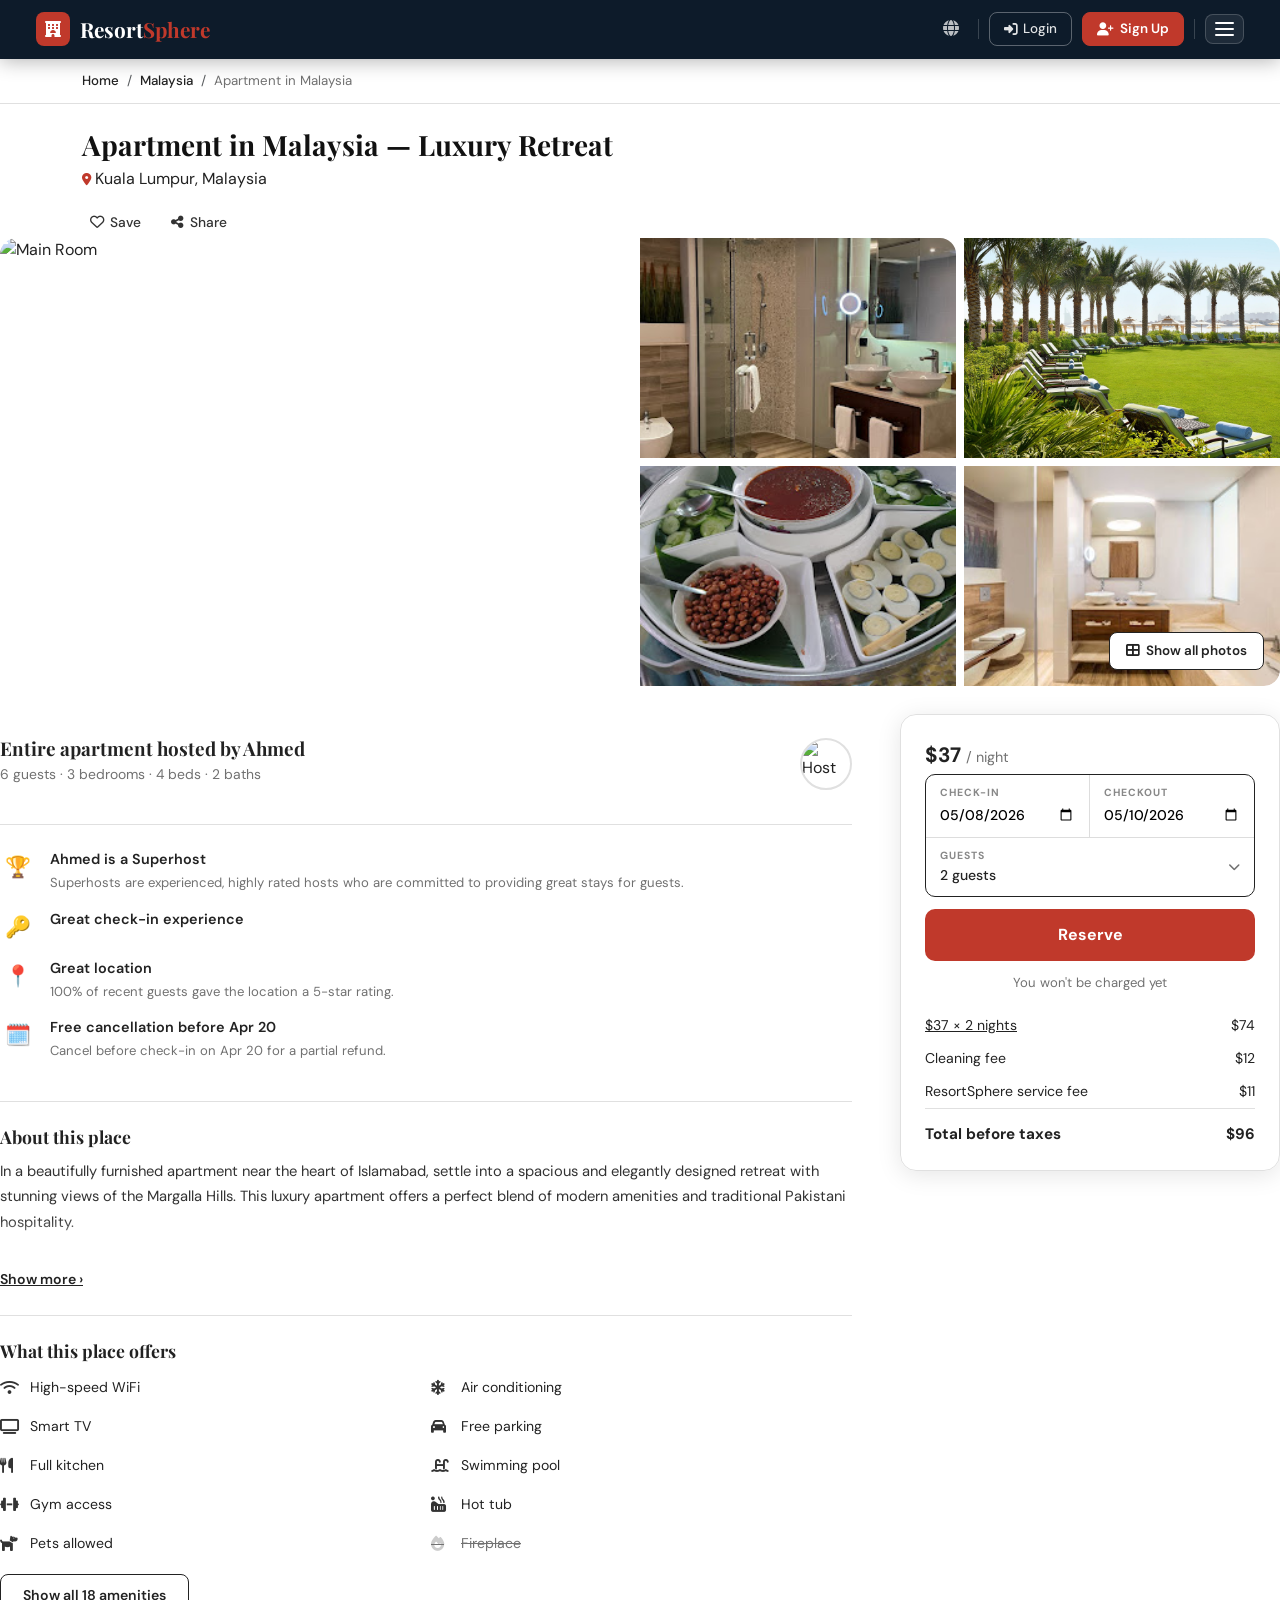
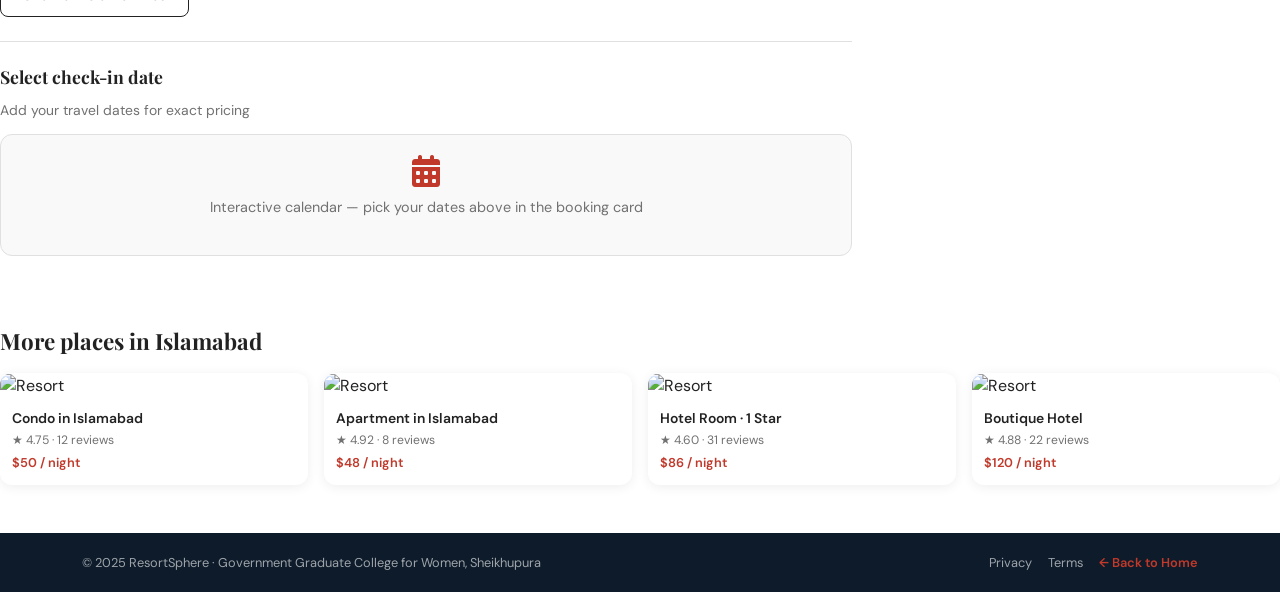
==== commit efad6f34: "client side home page" ====
--- a/page2.html
+++ b/page2.html
@@ -295,7 +295,7 @@
 <!-- ====== NAVBAR ====== -->
 <nav class="navbar-custom">
   <div class="container-fluid d-flex align-items-center justify-content-between">
-    <a href="resortsphere.html" class="navbar-brand-custom">
+    <a  class="navbar-brand-custom">
       <div class="brand-logo"><i class="fas fa-hotel"></i></div>
       <span class="brand-name">Resort<span>Sphere</span></span>
     </a>
@@ -318,8 +318,8 @@
     <nav aria-label="breadcrumb">
       <ol class="breadcrumb mb-0">
         <li class="breadcrumb-item"><a href="resortsphere.html">Home</a></li>
-        <li class="breadcrumb-item"><a href="#">Islamabad</a></li>
-        <li class="breadcrumb-item active">Apartment in Islamabad</li>
+        <li class="breadcrumb-item"><a href="#">Malaysia</a></li>
+        <li class="breadcrumb-item active">Apartment in Malaysia</li>
       </ol>
     </nav>
   </div>
@@ -331,13 +331,9 @@
   <!-- Title Row -->
   <div class="d-flex justify-content-between align-items-start flex-wrap gap-3 mb-3">
     <div>
-      <h1 class="resort-title">Apartment in Islamabad — Luxury Retreat</h1>
-      <div class="title-meta">
-        <div class="rating">
-          <i class="fas fa-star"></i> 4.87
-        </div>
-        <span class="reviews-link" onclick="document.getElementById('reviews').scrollIntoView({behavior:'smooth'})">19 reviews</span>
-        <span class="location-link"><i class="fas fa-map-marker-alt" style="color:var(--crimson);font-size:0.78rem;"></i> Islamabad, Pakistan</span>
+      <h1 class="resort-title">Apartment in Malaysia — Luxury Retreat</h1>
+        
+        <span class="location-link"><i class="fas fa-map-marker-alt" style="color:var(--crimson);font-size:0.78rem;"></i> Kuala Lumpur, Malaysia</span>
       </div>
     </div>
     <div class="action-btns">
@@ -354,10 +350,10 @@
   <div class="photo-grid" onclick="openLightbox(0)">
     <div class="photo-grid-inner">
       <img class="photo-main" src="https://images.unsplash.com/photo-1566073771259-6a8506099945?w=900&q=85" alt="Main Room"/>
-      <img class="photo-tr" src="https://images.unsplash.com/photo-1582719478250-c89cae4dc85b?w=500&q=80" alt="Room 2" onclick="event.stopPropagation();openLightbox(1)"/>
-      <img class="photo-ml" src="https://images.unsplash.com/photo-1520250497591-112f2f40a3f4?w=500&q=80" alt="Room 3" onclick="event.stopPropagation();openLightbox(2)"/>
-      <img class="photo-mr" src="https://images.unsplash.com/photo-1571003123894-1f0594d2b5d9?w=500&q=80" alt="Room 4" onclick="event.stopPropagation();openLightbox(3)"/>
-      <img class="photo-br" src="https://images.unsplash.com/photo-1551882547-ff40c63fe5fa?w=500&q=80" alt="Room 5" onclick="event.stopPropagation();openLightbox(4)"/>
+      <img class="photo-tr" src="bath 1.jpg" alt="Room 2" onclick="event.stopPropagation();openLightbox(1)"/>
+      <img class="photo-ml" src="sleeping view.jpg" alt="Room 3" onclick="event.stopPropagation();openLightbox(2)"/>
+      <img class="photo-mr" src="unnamed (6).jpg" alt="Room 4" onclick="event.stopPropagation();openLightbox(3)"/>
+      <img class="photo-br" src="bath 2.jpg" alt="Room 5" onclick="event.stopPropagation();openLightbox(4)"/>
     </div>
     <button class="show-all-btn" onclick="event.stopPropagation();openLightbox(0)">
       <i class="fas fa-th-large"></i> Show all photos
@@ -391,7 +387,7 @@
           <div class="highlight-icon">🔑</div>
           <div>
             <div class="highlight-title">Great check-in experience</div>
-            <div class="highlight-desc">Recent guests gave the check-in process a 5-star rating.</div>
+            
           </div>
         </div>
         <div class="highlight-item">
@@ -449,98 +445,24 @@
         </div>
       </div>
 
-      <!-- Reviews -->
-      <div class="section-block" id="reviews">
-        <h3><i class="fas fa-star" style="color:var(--crimson);font-size:0.95rem;margin-right:6px;"></i> 4.87 · 19 reviews</h3>
-        <div class="reviews-summary">
-          <div class="overall-score">
-            <div class="big-num">4.87</div>
-            <div style="display:flex;gap:2px;justify-content:center;margin:4px 0;">
-              <i class="fas fa-star" style="color:var(--crimson);font-size:0.75rem;"></i>
-              <i class="fas fa-star" style="color:var(--crimson);font-size:0.75rem;"></i>
-              <i class="fas fa-star" style="color:var(--crimson);font-size:0.75rem;"></i>
-              <i class="fas fa-star" style="color:var(--crimson);font-size:0.75rem;"></i>
-              <i class="fas fa-star" style="color:var(--crimson);font-size:0.75rem;"></i>
-            </div>
-            <p>Overall rating</p>
-          </div>
-          <div class="rating-bars">
-            <div class="rating-bar-row"><span>Cleanliness</span><div class="bar-outer"><div class="bar-inner" style="width:97%;"></div></div><span>4.9</span></div>
-            <div class="rating-bar-row"><span>Accuracy</span><div class="bar-outer"><div class="bar-inner" style="width:94%;"></div></div><span>4.7</span></div>
-            <div class="rating-bar-row"><span>Check-in</span><div class="bar-outer"><div class="bar-inner" style="width:100%;"></div></div><span>5.0</span></div>
-            <div class="rating-bar-row"><span>Location</span><div class="bar-outer"><div class="bar-inner" style="width:100%;"></div></div><span>5.0</span></div>
-            <div class="rating-bar-row"><span>Value</span><div class="bar-outer"><div class="bar-inner" style="width:90%;"></div></div><span>4.5</span></div>
-          </div>
-        </div>
-
-        <!-- Review Cards -->
-        <div class="review-cards">
-          <div class="review-card">
-            <div class="reviewer-row">
-              <img class="reviewer-avatar" src="https://images.unsplash.com/photo-1494790108377-be9c29b29330?w=80&q=80" alt="Reviewer"/>
-              <div><div class="reviewer-name">Sarah K.</div><div class="reviewer-date">March 2025</div></div>
-            </div>
-            <div class="review-text">Absolutely amazing stay! The apartment was spotless and had everything we needed. The views of the Margalla Hills from the balcony were breathtaking. Ahmed was an incredibly responsive host.</div>
-          </div>
-          <div class="review-card">
-            <div class="reviewer-row">
-              <img class="reviewer-avatar" src="https://images.unsplash.com/photo-1500648767791-00dcc994a43e?w=80&q=80" alt="Reviewer"/>
-              <div><div class="reviewer-name">James M.</div><div class="reviewer-date">February 2025</div></div>
-            </div>
-            <div class="review-text">Fantastic location, very close to Faisal Mosque and the diplomatic enclave. The apartment is beautifully decorated and very spacious. WiFi was fast and the kitchen was fully equipped. Would definitely book again.</div>
-          </div>
-          <div class="review-card">
-            <div class="reviewer-row">
-              <img class="reviewer-avatar" src="https://images.unsplash.com/photo-1438761681033-6461ffad8d80?w=80&q=80" alt="Reviewer"/>
-              <div><div class="reviewer-name">Aisha R.</div><div class="reviewer-date">January 2025</div></div>
-            </div>
-            <div class="review-text">We had a wonderful family trip. The beds were very comfortable and the air conditioning worked perfectly. The pool was a big plus for the kids. Highly recommend this property!</div>
-          </div>
-          <div class="review-card">
-            <div class="reviewer-row">
-              <img class="reviewer-avatar" src="https://images.unsplash.com/photo-1472099645785-5658abf4ff4e?w=80&q=80" alt="Reviewer"/>
-              <div><div class="reviewer-name">Tom B.</div><div class="reviewer-date">December 2024</div></div>
-            </div>
-            <div class="review-text">Perfect for a business trip. Very quiet, great internet, and a comfortable workspace. The host provided excellent local recommendations. Check-in was seamless with clear instructions.</div>
-          </div>
-        </div>
-
-        <button class="show-amenities-btn mt-3">Show all 19 reviews</button>
-      </div>
-
-      <!-- Map -->
+     
+
+        
+
+      <!-- Map
       <div class="section-block">
         <h3>Where you'll be</h3>
-        <p style="font-size:0.87rem;color:var(--muted);margin-bottom:14px;">F-7 Markaz, Islamabad, Punjab, Pakistan</p>
+        <p style="font-size:0.87rem;color:var(--muted);margin-bottom:14px;">central city, Malaysia</p>
         <div class="map-placeholder">
           <div class="map-marker">
             <i class="fas fa-map-marker-alt"></i>
-            <p>Islamabad, Pakistan</p>
+            <p>Kuala lumpur, Malaysia</p>
           </div>
         </div>
         <p style="font-size:0.83rem;color:var(--muted);margin-top:12px;">Located in the upscale F-7 sector, walking distance from Jinnah Super Market and Centaurus Mall. Excellent transport connections.</p>
-      </div>
-
-      <!-- Host Details -->
-      <div class="section-block">
-        <h3>Meet your host</h3>
-        <div style="display:flex;gap:20px;align-items:flex-start;flex-wrap:wrap;">
-          <div style="text-align:center;">
-            <img src="https://images.unsplash.com/photo-1507003211169-0a1dd7228f2d?w=120&q=80" alt="Host" style="width:70px;height:70px;border-radius:50%;object-fit:cover;border:3px solid var(--crimson);"/>
-            <div style="font-weight:700;font-size:0.9rem;margin-top:7px;">Ahmed</div>
-            <div style="font-size:0.76rem;color:var(--muted);">Superhost · 3 years hosting</div>
-          </div>
-          <div style="flex:1;min-width:200px;">
-            <div style="display:flex;gap:20px;margin-bottom:10px;flex-wrap:wrap;">
-              <div style="text-align:center;"><div style="font-weight:700;font-size:1.1rem;">47</div><div style="font-size:0.76rem;color:var(--muted);">Reviews</div></div>
-              <div style="text-align:center;"><div style="font-weight:700;font-size:1.1rem;">4.87 ★</div><div style="font-size:0.76rem;color:var(--muted);">Rating</div></div>
-              <div style="text-align:center;"><div style="font-weight:700;font-size:1.1rem;">3 yrs</div><div style="font-size:0.76rem;color:var(--muted);">Hosting</div></div>
-            </div>
-            <p style="font-size:0.86rem;line-height:1.65;color:#333;">Hello! I'm Ahmed, a passionate host based in Islamabad. I love sharing my beautiful city with travelers from around the world. My apartment is designed for comfort and luxury — I personally ensure every detail is perfect for your stay.</p>
-            <button style="margin-top:12px;background:white;border:1.5px solid #222;color:#222;font-size:0.85rem;font-weight:600;padding:8px 18px;border-radius:8px;cursor:pointer;">Contact Host</button>
-          </div>
-        </div>
-      </div>
+      </div> -->
+
+      
 
     </div><!-- end left col -->
 
@@ -548,11 +470,7 @@
     <div style="position:relative;">
       <div class="booking-card">
         <div class="booking-price">$37 <span>/ night</span></div>
-        <div class="booking-rating">
-          <i class="fas fa-star"></i> 4.87 ·
-          <span style="text-decoration:underline;cursor:pointer;" onclick="document.getElementById('reviews').scrollIntoView({behavior:'smooth'})">19 reviews</span>
-        </div>
-
+       
         <!-- Date & Guest Box -->
         <div class="date-guest-box" style="position:relative;">
           <div class="date-row">
